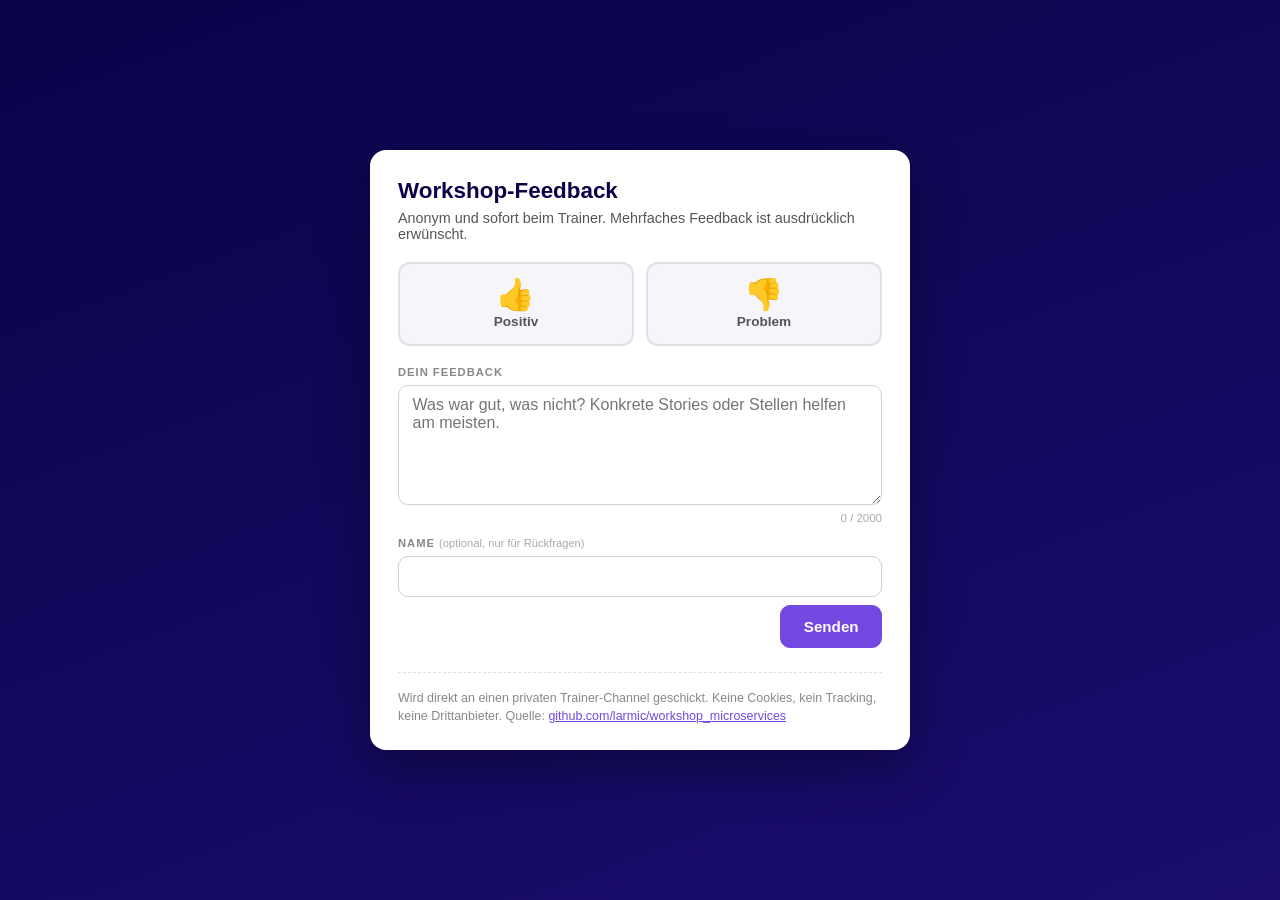
==== feedback/index.html @ ab8f5f51 "Remove dashboard feedback feature: delete API handlers, Discord webhook integration, rate limiting l" ====
<!doctype html>
<html lang="de">
<head>
    <meta charset="utf-8">
    <meta name="viewport" content="width=device-width, initial-scale=1, viewport-fit=cover">
    <meta name="robots" content="noindex, nofollow">
    <title>Workshop-Feedback</title>
    <style>
        :root {
            --primary-dark: #0A0349;
            --primary-violet: #7348E1;
            --highlight: #D3F871;
            --wave: #EEE7FB;
            --good-bg: #d4f4dd;
            --good-fg: #1d7a3a;
            --bad-bg: #fde0e0;
            --bad-fg: #b3261e;
            --warn-bg: #fff3cd;
            --warn-fg: #8a6d00;
            --muted: #888;
            --line: #e0e0e6;
        }
        * { box-sizing: border-box; }
        html, body { margin: 0; padding: 0; }
        body {
            min-height: 100vh;
            font-family: -apple-system, BlinkMacSystemFont, "Segoe UI", Roboto, "Helvetica Neue", Arial, sans-serif;
            color: var(--primary-dark);
            background: var(--primary-dark);
            background-image: linear-gradient(160deg, var(--primary-dark) 0%, #1a0d6e 100%);
            display: flex;
            align-items: center;
            justify-content: center;
            padding: 1.25rem;
        }
        .card {
            background: #fff;
            border-radius: 16px;
            box-shadow: 0 18px 50px rgba(0, 0, 0, 0.35);
            max-width: 540px;
            width: 100%;
            padding: 1.75rem 1.75rem 1.5rem;
        }
        h1 {
            font-size: 1.4rem;
            margin: 0 0 0.35rem;
            color: var(--primary-dark);
        }
        .sub {
            font-size: 0.9rem;
            color: #555;
            margin: 0 0 1.25rem;
        }
        .thumb-row {
            display: flex;
            gap: 0.75rem;
            margin: 0 0 1.25rem;
        }
        .thumb {
            flex: 1;
            display: flex;
            flex-direction: column;
            align-items: center;
            gap: 0.3rem;
            padding: 0.95rem 0.5rem;
            background: #f5f5fa;
            border: 2px solid var(--line);
            border-radius: 12px;
            cursor: pointer;
            font-family: inherit;
            font-size: 0.85rem;
            font-weight: 600;
            color: #555;
            transition: background 0.15s, border-color 0.15s, color 0.15s, transform 0.08s;
        }
        .thumb:active { transform: translateY(1px); }
        .thumb .emoji { font-size: 1.9rem; line-height: 1; }
        .thumb:hover { background: #ecebf5; }
        .thumb[aria-pressed="true"][data-thumb="up"] {
            background: var(--good-bg); border-color: var(--good-fg); color: var(--good-fg);
        }
        .thumb[aria-pressed="true"][data-thumb="down"] {
            background: var(--bad-bg); border-color: var(--bad-fg); color: var(--bad-fg);
        }
        label.field-label {
            display: block;
            font-size: 0.7rem;
            text-transform: uppercase;
            letter-spacing: 1px;
            color: var(--muted);
            font-weight: 700;
            margin: 0.25rem 0 0.4rem;
        }
        .optional {
            text-transform: none;
            letter-spacing: 0;
            color: #aaa;
            font-weight: 400;
        }
        textarea, input[type="text"] {
            width: 100%;
            padding: 0.65rem 0.85rem;
            border: 1px solid #d0d0d8;
            border-radius: 10px;
            font-size: 1rem;
            font-family: inherit;
            color: var(--primary-dark);
            background: #fff;
        }
        textarea { resize: vertical; min-height: 120px; }
        textarea:focus, input[type="text"]:focus {
            outline: 2px solid var(--primary-violet);
            outline-offset: -1px;
            border-color: var(--primary-violet);
        }
        .counter {
            font-size: 0.72rem;
            color: #aaa;
            text-align: right;
            margin: 0.2rem 0 0.85rem;
        }
        .status {
            padding: 0.6rem 0.85rem;
            border-radius: 8px;
            font-size: 0.9rem;
            margin: 0.25rem 0 0.75rem;
        }
        .status.success { background: var(--good-bg); color: var(--good-fg); }
        .status.error { background: var(--bad-bg); color: var(--bad-fg); }
        .status.warn { background: var(--warn-bg); color: var(--warn-fg); }
        .actions {
            display: flex;
            justify-content: flex-end;
            gap: 0.5rem;
            margin-top: 0.5rem;
        }
        button.btn {
            background: var(--primary-violet);
            border: 1px solid var(--primary-violet);
            color: #fff;
            padding: 0.75rem 1.4rem;
            border-radius: 10px;
            font-size: 0.95rem;
            font-weight: 700;
            font-family: inherit;
            cursor: pointer;
            transition: background 0.15s, transform 0.08s;
        }
        button.btn:hover { background: #5a31bd; }
        button.btn:active { transform: translateY(1px); }
        button.btn:disabled { opacity: 0.5; cursor: not-allowed; }
        .footer {
            margin-top: 1.5rem;
            padding-top: 1rem;
            border-top: 1px dashed var(--line);
            font-size: 0.78rem;
            color: var(--muted);
            line-height: 1.5;
        }
    </style>
</head>
<body>
    <main class="card" role="main">
        <h1>Workshop-Feedback</h1>
        <p class="sub">Anonym und sofort beim Trainer. Mehrfaches Feedback ist ausdr&uuml;cklich erw&uuml;nscht.</p>

        <div class="thumb-row" role="radiogroup" aria-label="Bewertung">
            <button type="button" class="thumb" data-thumb="up" id="thumb-up" aria-pressed="false">
                <span class="emoji">&#128077;</span>
                <span>Positiv</span>
            </button>
            <button type="button" class="thumb" data-thumb="down" id="thumb-down" aria-pressed="false">
                <span class="emoji">&#128078;</span>
                <span>Problem</span>
            </button>
        </div>

        <label class="field-label" for="text">Dein Feedback</label>
        <textarea id="text" maxlength="2000" rows="5" placeholder="Was war gut, was nicht? Konkrete Stories oder Stellen helfen am meisten."></textarea>
        <div class="counter"><span id="counter">0</span> / 2000</div>

        <label class="field-label" for="name">Name <span class="optional">(optional, nur f&uuml;r R&uuml;ckfragen)</span></label>
        <input id="name" type="text" maxlength="80" autocomplete="off">

        <div class="status" id="status" hidden></div>

        <div class="actions">
            <button type="button" class="btn" id="send-btn">Senden</button>
        </div>

        <div class="footer">
            Wird direkt an einen privaten Trainer-Channel geschickt. Keine Cookies, kein Tracking, keine Drittanbieter.
            Quelle: <a href="https://github.com/larmic/workshop_microservices" target="_blank" rel="noopener" style="color: var(--primary-violet);">github.com/larmic/workshop_microservices</a>
        </div>
    </main>

    <script>
        // Discord-Webhook-URL. Wird zur Build-Zeit von GitHub Actions aus dem
        // Repository-Secret DISCORD_WEBHOOK_URL eingesetzt. Lokal bleibt der
        // Placeholder bestehen — der Send-Button verweigert dann den Versand.
        const WEBHOOK_URL = "__DISCORD_WEBHOOK_URL__";

        const SOURCE = new URLSearchParams(location.search).get("source") || "feedback-page";

        let thumb = null;
        const $ = (id) => document.getElementById(id);

        function setThumb(value) {
            thumb = value;
            $("thumb-up").setAttribute("aria-pressed", value === "up" ? "true" : "false");
            $("thumb-down").setAttribute("aria-pressed", value === "down" ? "true" : "false");
        }
        function setStatus(kind, msg) {
            const el = $("status");
            if (!kind) { el.hidden = true; el.className = "status"; el.textContent = ""; return; }
            el.hidden = false;
            el.className = "status " + kind;
            el.textContent = msg;
        }
        function sanitize(s) {
            return s.replaceAll("@", "@​").replaceAll("```", "`​``");
        }
        function formatContent(thumb, text, name, source) {
            const emoji = thumb === "down" ? "\u{1F44E}" : "\u{1F44D}";
            const ts = new Date().toISOString().replace("T", " ").slice(0, 16) + " UTC";
            let header = `${emoji}  *${ts}*  —  _${source}_`;
            if (name) header += `  —  *${sanitize(name)}*`;
            const quoted = sanitize(text)
                .split("\n")
                .map((l) => "> " + l)
                .join("\n");
            const content = header + "\n" + quoted;
            return content.length > 1900 ? content.slice(0, 1900) + "…" : content;
        }

        async function submit() {
            const text = $("text").value.trim();
            const name = $("name").value.trim();
            if (!thumb) { setStatus("error", "Bitte 👍 oder 👎 wählen."); return; }
            if (!text) { setStatus("error", "Bitte einen kurzen Text eingeben."); return; }
            if (WEBHOOK_URL.startsWith("__") || !WEBHOOK_URL.startsWith("https://")) {
                setStatus("error", "Webhook nicht konfiguriert (lokaler Build). Bitte die deployte Seite verwenden.");
                return;
            }

            const btn = $("send-btn");
            btn.disabled = true;
            setStatus(null);
            try {
                const r = await fetch(WEBHOOK_URL, {
                    method: "POST",
                    headers: { "Content-Type": "application/json" },
                    body: JSON.stringify({
                        content: formatContent(thumb, text, name, SOURCE),
                        allowed_mentions: { parse: [] },
                    }),
                });
                if (r.ok) {
                    setStatus("success", "Danke! 🙌 Du kannst gerne weitere Punkte senden.");
                    $("text").value = "";
                    $("name").value = "";
                    $("counter").textContent = "0";
                    setThumb(null);
                } else if (r.status === 429) {
                    setStatus("warn", "Zu viele Anfragen — bitte kurz warten und nochmal probieren.");
                } else {
                    setStatus("error", "Senden fehlgeschlagen (HTTP " + r.status + ").");
                }
            } catch (e) {
                setStatus("error", "Netzwerkfehler. Bitte erneut versuchen.");
            } finally {
                btn.disabled = false;
            }
        }

        $("thumb-up").addEventListener("click", () => setThumb("up"));
        $("thumb-down").addEventListener("click", () => setThumb("down"));
        $("text").addEventListener("input", (e) => { $("counter").textContent = e.target.value.length; });
        $("send-btn").addEventListener("click", submit);
        // Cmd/Ctrl+Enter sendet ab — praktisch beim Tippen längerer Texte.
        $("text").addEventListener("keydown", (e) => {
            if ((e.metaKey || e.ctrlKey) && e.key === "Enter") submit();
        });
    </script>
</body>
</html>
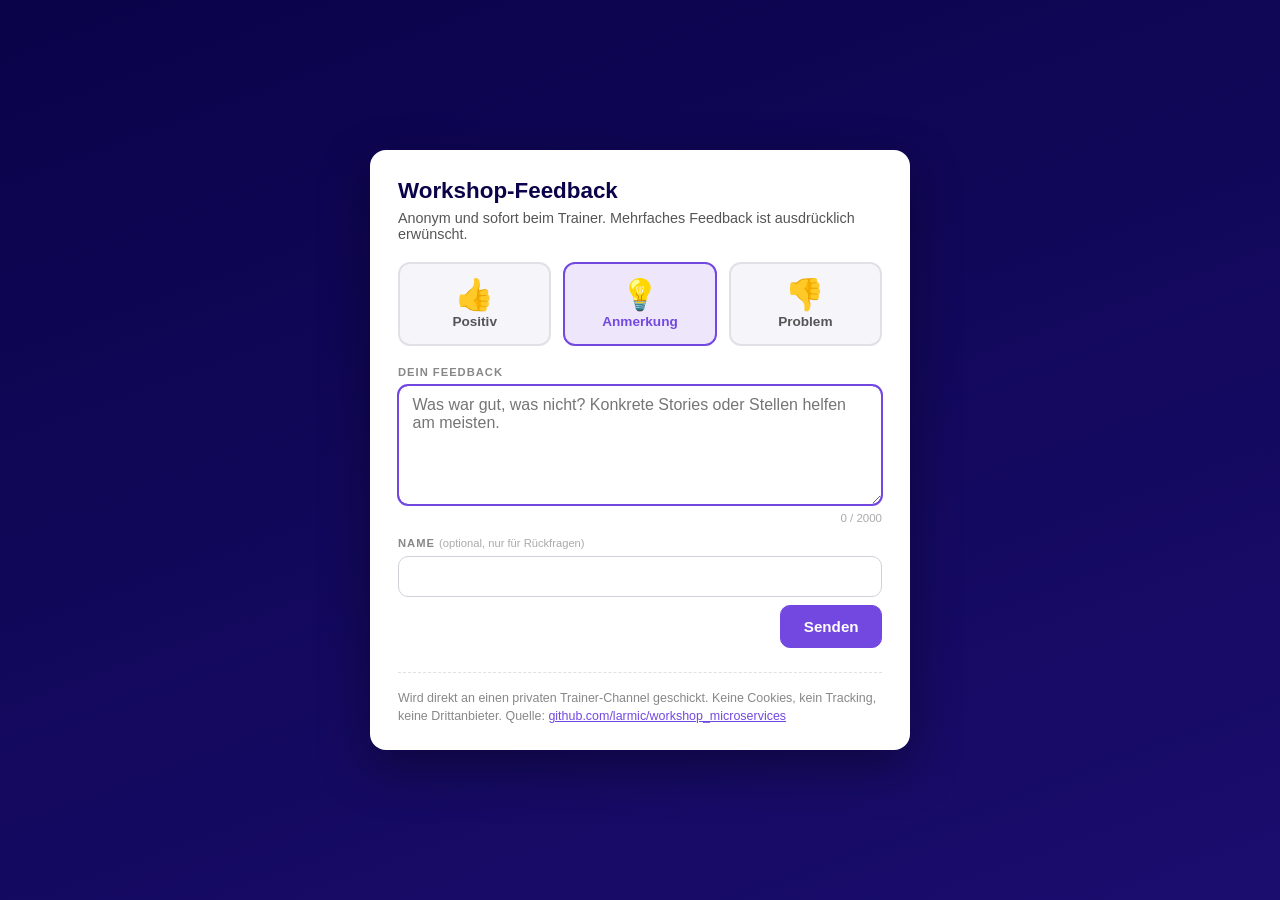
==== commit 88435621: "Add "neutral" feedback option: implement new button, styling, and logic across feedback page. Set "n" ====
--- a/feedback/index.html
+++ b/feedback/index.html
@@ -5,6 +5,7 @@
     <meta name="viewport" content="width=device-width, initial-scale=1, viewport-fit=cover">
     <meta name="robots" content="noindex, nofollow">
     <title>Workshop-Feedback</title>
+    <link rel="icon" type="image/png" href="./icon.png">
     <style>
         :root {
             --primary-dark: #0A0349;
@@ -79,6 +80,9 @@
         .thumb[aria-pressed="true"][data-thumb="up"] {
             background: var(--good-bg); border-color: var(--good-fg); color: var(--good-fg);
         }
+        .thumb[aria-pressed="true"][data-thumb="neutral"] {
+            background: var(--wave); border-color: var(--primary-violet); color: var(--primary-violet);
+        }
         .thumb[aria-pressed="true"][data-thumb="down"] {
             background: var(--bad-bg); border-color: var(--bad-fg); color: var(--bad-fg);
         }
@@ -157,6 +161,11 @@
             color: var(--muted);
             line-height: 1.5;
         }
+        @media (max-width: 480px) {
+            .thumb { font-size: 0.9rem; }
+            .actions { justify-content: stretch; }
+            .actions .btn { width: 100%; }
+        }
     </style>
 </head>
 <body>
@@ -169,6 +178,10 @@
                 <span class="emoji">&#128077;</span>
                 <span>Positiv</span>
             </button>
+            <button type="button" class="thumb" data-thumb="neutral" id="thumb-neutral" aria-pressed="true">
+                <span class="emoji">&#128161;</span>
+                <span>Anmerkung</span>
+            </button>
             <button type="button" class="thumb" data-thumb="down" id="thumb-down" aria-pressed="false">
                 <span class="emoji">&#128078;</span>
                 <span>Problem</span>
@@ -176,7 +189,7 @@
         </div>
 
         <label class="field-label" for="text">Dein Feedback</label>
-        <textarea id="text" maxlength="2000" rows="5" placeholder="Was war gut, was nicht? Konkrete Stories oder Stellen helfen am meisten."></textarea>
+        <textarea id="text" maxlength="2000" rows="5" autofocus placeholder="Was war gut, was nicht? Konkrete Stories oder Stellen helfen am meisten."></textarea>
         <div class="counter"><span id="counter">0</span> / 2000</div>
 
         <label class="field-label" for="name">Name <span class="optional">(optional, nur f&uuml;r R&uuml;ckfragen)</span></label>
@@ -197,17 +210,22 @@
     <script>
         // Discord-Webhook-URL. Wird zur Build-Zeit von GitHub Actions aus dem
         // Repository-Secret DISCORD_WEBHOOK_URL eingesetzt. Lokal bleibt der
-        // Placeholder bestehen — der Send-Button verweigert dann den Versand.
+        // Placeholder bestehen, der Send-Button verweigert dann den Versand.
         const WEBHOOK_URL = "__DISCORD_WEBHOOK_URL__";
 
         const SOURCE = new URLSearchParams(location.search).get("source") || "feedback-page";
-
-        let thumb = null;
+        // Öffentliche URL des Favicons. Discord lädt das Bild serverseitig
+        // und cached es als Avatar des Webhook-Posts.
+        const AVATAR_URL = new URL("./icon.png", location.href).href;
+        const NAME_STORAGE_KEY = "workshop-feedback:name";
+
+        let thumb = "neutral";
         const $ = (id) => document.getElementById(id);
 
         function setThumb(value) {
             thumb = value;
             $("thumb-up").setAttribute("aria-pressed", value === "up" ? "true" : "false");
+            $("thumb-neutral").setAttribute("aria-pressed", value === "neutral" ? "true" : "false");
             $("thumb-down").setAttribute("aria-pressed", value === "down" ? "true" : "false");
         }
         function setStatus(kind, msg) {
@@ -221,10 +239,12 @@
             return s.replaceAll("@", "@​").replaceAll("```", "`​``");
         }
         function formatContent(thumb, text, name, source) {
-            const emoji = thumb === "down" ? "\u{1F44E}" : "\u{1F44D}";
+            const emoji = thumb === "down" ? "\u{1F44E}"
+                        : thumb === "up"   ? "\u{1F44D}"
+                        : "\u{1F4A1}";
             const ts = new Date().toISOString().replace("T", " ").slice(0, 16) + " UTC";
-            let header = `${emoji}  *${ts}*  —  _${source}_`;
-            if (name) header += `  —  *${sanitize(name)}*`;
+            let header = `${emoji}  *${ts}*  ·  _${source}_`;
+            if (name) header += `  ·  *${sanitize(name)}*`;
             const quoted = sanitize(text)
                 .split("\n")
                 .map((l) => "> " + l)
@@ -236,7 +256,6 @@
         async function submit() {
             const text = $("text").value.trim();
             const name = $("name").value.trim();
-            if (!thumb) { setStatus("error", "Bitte 👍 oder 👎 wählen."); return; }
             if (!text) { setStatus("error", "Bitte einen kurzen Text eingeben."); return; }
             if (WEBHOOK_URL.startsWith("__") || !WEBHOOK_URL.startsWith("https://")) {
                 setStatus("error", "Webhook nicht konfiguriert (lokaler Build). Bitte die deployte Seite verwenden.");
@@ -252,17 +271,18 @@
                     headers: { "Content-Type": "application/json" },
                     body: JSON.stringify({
                         content: formatContent(thumb, text, name, SOURCE),
+                        username: "Workshop-Feedback",
+                        avatar_url: AVATAR_URL,
                         allowed_mentions: { parse: [] },
                     }),
                 });
                 if (r.ok) {
                     setStatus("success", "Danke! 🙌 Du kannst gerne weitere Punkte senden.");
                     $("text").value = "";
-                    $("name").value = "";
                     $("counter").textContent = "0";
-                    setThumb(null);
+                    setThumb("neutral");
                 } else if (r.status === 429) {
-                    setStatus("warn", "Zu viele Anfragen — bitte kurz warten und nochmal probieren.");
+                    setStatus("warn", "Zu viele Anfragen, bitte kurz warten und nochmal probieren.");
                 } else {
                     setStatus("error", "Senden fehlgeschlagen (HTTP " + r.status + ").");
                 }
@@ -274,10 +294,24 @@
         }
 
         $("thumb-up").addEventListener("click", () => setThumb("up"));
+        $("thumb-neutral").addEventListener("click", () => setThumb("neutral"));
         $("thumb-down").addEventListener("click", () => setThumb("down"));
         $("text").addEventListener("input", (e) => { $("counter").textContent = e.target.value.length; });
         $("send-btn").addEventListener("click", submit);
-        // Cmd/Ctrl+Enter sendet ab — praktisch beim Tippen längerer Texte.
+        // Name aus dem Browser wiederherstellen und bei jeder Änderung sichern.
+        // localStorage statt Cookie: kein Server-Roundtrip, kein Tracking-Konflikt.
+        try {
+            const stored = localStorage.getItem(NAME_STORAGE_KEY);
+            if (stored) $("name").value = stored;
+        } catch (e) { /* Storage nicht verfügbar (Private Mode), egal */ }
+        $("name").addEventListener("input", (e) => {
+            try {
+                const v = e.target.value.trim();
+                if (v) localStorage.setItem(NAME_STORAGE_KEY, v);
+                else localStorage.removeItem(NAME_STORAGE_KEY);
+            } catch (e) { /* ignore */ }
+        });
+        // Cmd/Ctrl+Enter sendet ab, praktisch beim Tippen längerer Texte.
         $("text").addEventListener("keydown", (e) => {
             if ((e.metaKey || e.ctrlKey) && e.key === "Enter") submit();
         });
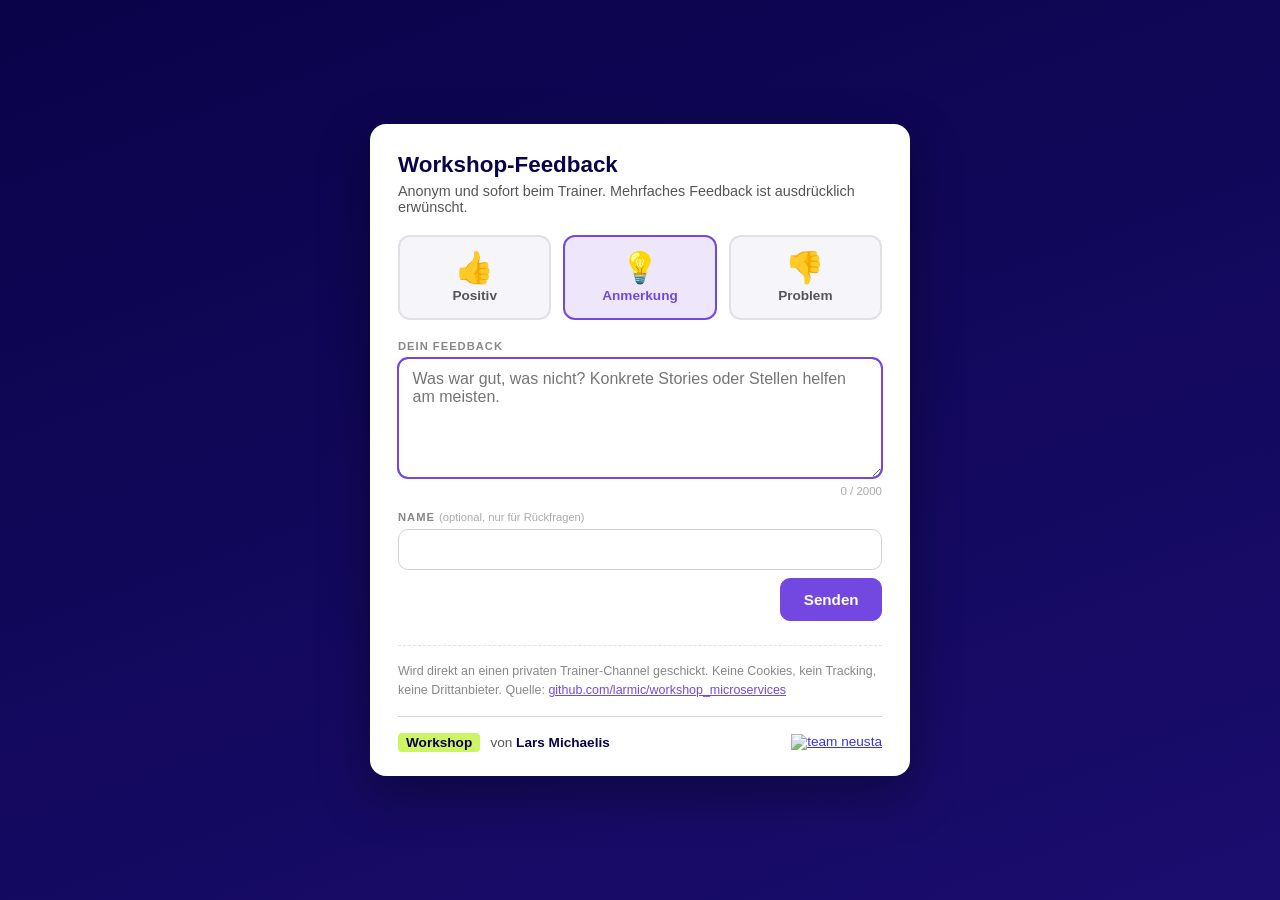
==== commit 5785c70c: "Integrate "vorbereitung" section into GitHub Pages: add client-side rendering for preparation and tr" ====
--- a/feedback/index.html
+++ b/feedback/index.html
@@ -161,6 +161,35 @@
             color: var(--muted);
             line-height: 1.5;
         }
+        .workshop-footer {
+            margin-top: 1rem;
+            padding-top: 1rem;
+            border-top: 1px solid #d0d7e2;
+            display: flex;
+            align-items: center;
+            justify-content: space-between;
+            gap: 1rem;
+            flex-wrap: wrap;
+            font-size: 0.85rem;
+            color: #555;
+        }
+        .workshop-footer .footer-author strong { color: #0A0349; }
+        .workshop-footer .footer-author .accent {
+            display: inline-block;
+            padding: 0.15rem 0.5rem;
+            border-radius: 4px;
+            background: #CCF465;
+            color: #0A0349;
+            font-weight: 700;
+            margin-right: 0.4rem;
+        }
+        .workshop-footer .footer-logo {
+            height: 32px;
+            width: auto;
+            opacity: 0.8;
+            transition: opacity 0.15s;
+        }
+        .workshop-footer .footer-logo:hover { opacity: 1; }
         @media (max-width: 480px) {
             .thumb { font-size: 0.9rem; }
             .actions { justify-content: stretch; }
@@ -205,6 +234,15 @@
             Wird direkt an einen privaten Trainer-Channel geschickt. Keine Cookies, kein Tracking, keine Drittanbieter.
             Quelle: <a href="https://github.com/larmic/workshop_microservices" target="_blank" rel="noopener" style="color: var(--primary-violet);">github.com/larmic/workshop_microservices</a>
         </div>
+
+        <footer class="workshop-footer">
+            <div class="footer-author">
+                <span class="accent">Workshop</span> von <strong>Lars Michaelis</strong>
+            </div>
+            <a href="https://www.team-neusta.de/" target="_blank" rel="noopener" aria-label="team neusta">
+                <img class="footer-logo" src="../assets/team-neusta-logo.svg" alt="team neusta">
+            </a>
+        </footer>
     </main>
 
     <script>
